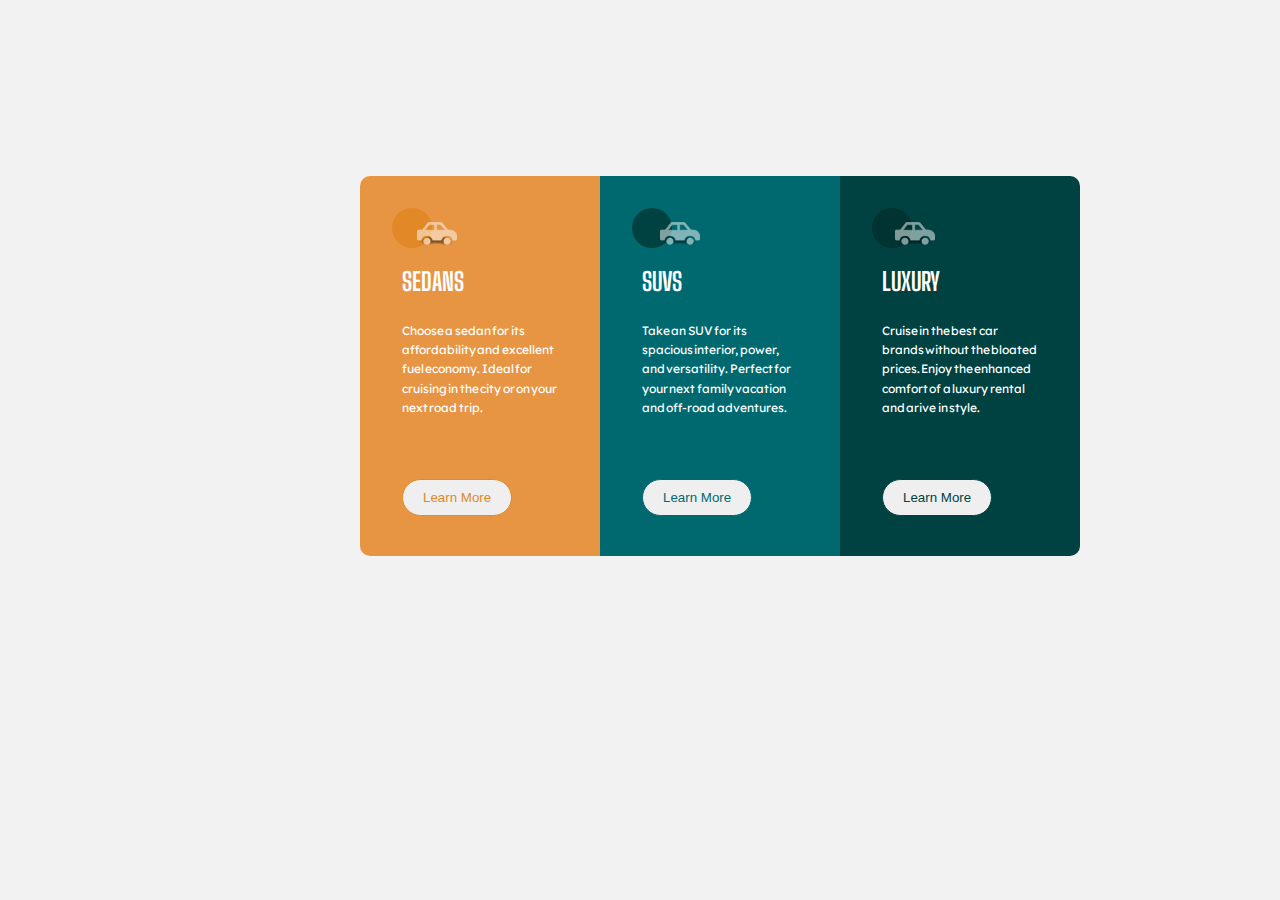
==== index.html @ 3176572a "First commit" ====
<!DOCTYPE html>
<html lang="en">
<head>
    <meta charset="UTF-8">
    <meta http-equiv="X-UA-Compatible" content="IE=edge">
    <meta name="viewport" content="width=device-width, initial-scale=1.0">
    <title>CSS Flexbox</title>
    <link rel="preconnect" href="https://fonts.googleapis.com">
    <link rel="preconnect" href="https://fonts.gstatic.com" crossorigin>
    <link href="https://fonts.googleapis.com/css2?family=Big+Shoulders+Display:wght@100;200;300;400;500;600;700;800;900&family=Lexend+Deca:wght@100;300;400;500;600;700;800;900&display=swap" rel="stylesheet">
    <link rel="stylesheet" href="style.css">
</head>
<body>
    <main class="main-container"> 
        <div class="orange-div">
                <span class="dot"></span>
                <img src="./carr.png" alt="car icon">
                <h3>SEDANS</h3>
                <p>Choose a sedan for its affordability and excellent fuel economy. Ideal for cruising in the city or on your next road trip.</p>
                <button type="button" class="btn"> Learn More </button>
        </div>
        <div class="blue-div">
                <span class="dot"></span>
                <img src="./carr.png" alt="car icon">
                <h3>SUVS</h3>
                <p>Take an SUV for its spacious interior, power, and versatility. Perfect for your next family vacation and off-road adventures.</p>
                <button type="button" class="btn"> Learn More </button>
        </div>
        <div class="green-div">
                <span class="dot"></span>
                <img src="./carr.png" alt="car icon">
                <h3>LUXURY</h3>
                <p>Cruise in the best car brands without the bloated prices. Enjoy the enhanced comfort of a luxury rental and arive in style.</p>
                <button type="button" class="btn"> Learn More </button>
        </div>
    </main>
</body>
</html>
---- style.css ----
* {
    margin: 0;
    padding: 0;
    box-sizing: border-box;
  }

body {
    font-family: 'Roboto Flex', sans-serif;
    font-size: 15px;
    background: #f2f2f2;
    width: 1440px;
    margin: auto;
}

h1, h2, h3, h4, h5, h6 {
    font-family: 'Big Shoulders Display', cursive;
    font-weight: 700;
    margin: 2px 10px;
}

p {
    color: #fff;
    font-size: 12px;
    font-family: 'Lexend Deca', sans-serif;
    font-weight: 400;
    margin: 2px 10px;
    padding: 10px 0;
    line-height: 1.6;
    word-spacing: -1.6px;
}

.main-container {
    width: 50%;
    margin: auto;
    display: flex;
    justify-content: center;
    align-items: center;
    height: 732px;
    position: relative;
    top: 0;
}

.dot {
    height: 40px;
    width: 40px;
    border-radius: 50px;
    display: inline-block;
    background-color: #fff;
}

img {
    width: 40px;
    height: 40px;
}

.orange-div {
    background: #e79542;
    padding: 32px;
    text-align: left;
    height: 380px;
    width: 650px;
    border-top-left-radius:10px;
    border-bottom-left-radius:10px;
}

.orange-div .dot {
    background: #e38826;
}

.orange-div h3 {
    font-size: 25px;
    letter-spacing: 3;
    font-weight: bold;
    padding: 13px 0;
    color: #fff;
}

.orange-div img {
    position: absolute;
    left: 57px;
    top: 205px;
    opacity: 0.5;
}

.blue-div {
    background: #006970;
    padding: 32px;
    text-align: left;
    height: 380px;
    width: 650px;
}

.blue-div .dot {
    background: #004241;
}

.blue-div h3 {
    font-size: 25px;
    letter-spacing: 3;
    font-weight: bold;
    padding: 13px 0;
    color: #fff;
}

.blue-div img {
   position: absolute;
   left: 300px;
   top: 205px;
   opacity: 0.5;
}

.green-div {
    background: #004241;
    padding: 32px;
    text-align: left;
    height: 380px;
    width: 650px;
    border-top-right-radius:10px;
    border-bottom-right-radius:10px;
}

.green-div .dot {
    background: #003332;
}

.green-div h3 {
    font-size: 25px;
    letter-spacing: 3;
    font-weight: bold;
    padding: 13px 0;
    color: #fff;
}
 
.green-div img {
    position: absolute;
    left: 535px;
    top: 205px;
    opacity: 0.5;
}

.btn {
    margin: 50px 10px;
    padding: 10px 20px;
}

.orange-div .btn {
    border: 1px solid #e38826;
    border-radius: 20px;
    color: #e38826;
}

.orange-div .btn:active {
    cursor: pointer;
    background: #e38826;
    border: 1.4px solid #fff;
    color: #fff;
}

.blue-div .btn {
    border: 1px solid #006970;
    border-radius: 20px;
    color: #006970;
}

.blue-div .btn:active {
    cursor: pointer;
    background: #006970;
    border: 1.4px solid #fff;
    color: #fff;
}

.green-div .btn {
    border: 1px solid #004241;
    border-radius: 20px;
    color: #004241;
}   

.green-div .btn:active {
    cursor: pointer;
    background: #004241;
    border: 1.4px solid #fff;
    color: #fff;
}

@media only screen and (max-width: 375px) {
    body {
        width: 375px;
        margin: auto;
    }

    .main-container {
        width: 50%;
        margin: auto;
        margin-top: 220px;
        display: flex;
        flex-direction: column;
        justify-content: center;
        align-items: center;
    }

    .orange-div {
        margin: 0px 20px;
        padding: 10px;
        text-align: left;
        height: 290px;
        width: 280px;
        border-top-left-radius:12px;
        border-bottom-left-radius:0px;
        border-top-right-radius:12px;
    }

    .orange-div img {
        position: absolute;
        left: -3px;
        top: -35px;
        opacity: 0.5;
     }

    .blue-div {
        margin: 0px 20px;
        padding: 10px;
        text-align: left;
        height: 290px;
        width: 280px;
    }

    .blue-div img {
        position: absolute;
        left: -3px;
        top: 248px;
        opacity: 0.5;
     }

    .green-div {
        margin: 0px 20px;
        padding: 10px;
        text-align: left;
        height: 290px;
        width: 280px;
        border-bottom-left-radius:12px;
        border-bottom-right-radius:12px;
        border-top-right-radius:0px;
    }
    
    .green-div img {
        position: absolute;
        left: 0;
        top: 513px;
        opacity: 0.5;
    }

    .dot {
        height: 30px;
        width: 30px;
        margin: 10px 10px;
        border-radius: 50px;
        display: inline-block;
        background-color: #fff;
    }

    .orange-div h3 {
        padding: 4px 0;
    }

    .blue-div h3 {
        padding: 4px 0;
    }

    .green-div h3 {
        padding: 4px 0;
    }

    .btn {
        margin: 27px 10px;
        padding: 8px 15px;
    }

    .blue-div .btn {
        margin: 10px 10px;
    }

    .green-div .btn {
        margin: 10px 10px;
    }
}

@media only screen and (max-width: 430px) {
    body {
        width: 375px;
        margin: auto;
    }

    .main-container {
        width: 50%;
        height: 460px;
        margin: 250px 90px;
        display: flex;
        flex-direction: column;
        justify-content: center;
        align-items: center;
    }

    .orange-div {
        margin: 0px 20px;
        padding: 10px;
        text-align: left;
        height: 290px;
        width: 280px;
        border-top-left-radius:12px;
        border-bottom-left-radius:0px;
        border-top-right-radius:12px;
    }

    .orange-div img {
        position: absolute;
        left: -3px;
        top: -170px;
        opacity: 0.5;
     }

    .blue-div {
        margin: 0px 20px;
        padding: 10px;
        text-align: left;
        height: 290px;
        width: 280px;
    }

    .blue-div img {
        position: absolute;
        left: -3px;
        top: 113px;
        opacity: 0.5;
     }

    .green-div {
        margin: 0px 20px;
        padding: 10px;
        text-align: left;
        height: 290px;
        width: 280px;
        border-bottom-left-radius:12px;
        border-bottom-right-radius:12px;
        border-top-right-radius:0px;
    }
    
    .green-div img {
        position: absolute;
        left: 0;
        top: 380px;
        opacity: 0.5;
    }

    .dot {
        height: 30px;
        width: 30px;
        margin: 10px 10px;
        border-radius: 50px;
        display: inline-block;
        background-color: #fff;
    }

    .orange-div h3 {
        padding: 4px 0;
    }

    .blue-div h3 {
        padding: 4px 0;
    }

    .green-div h3 {
        padding: 4px 0;
    }

    .btn {
        margin: 27px 10px;
        padding: 8px 15px;
    }

    .blue-div .btn {
        margin: 10px 10px;
    }

    .green-div .btn {
        margin: 10px 10px;
    }
}
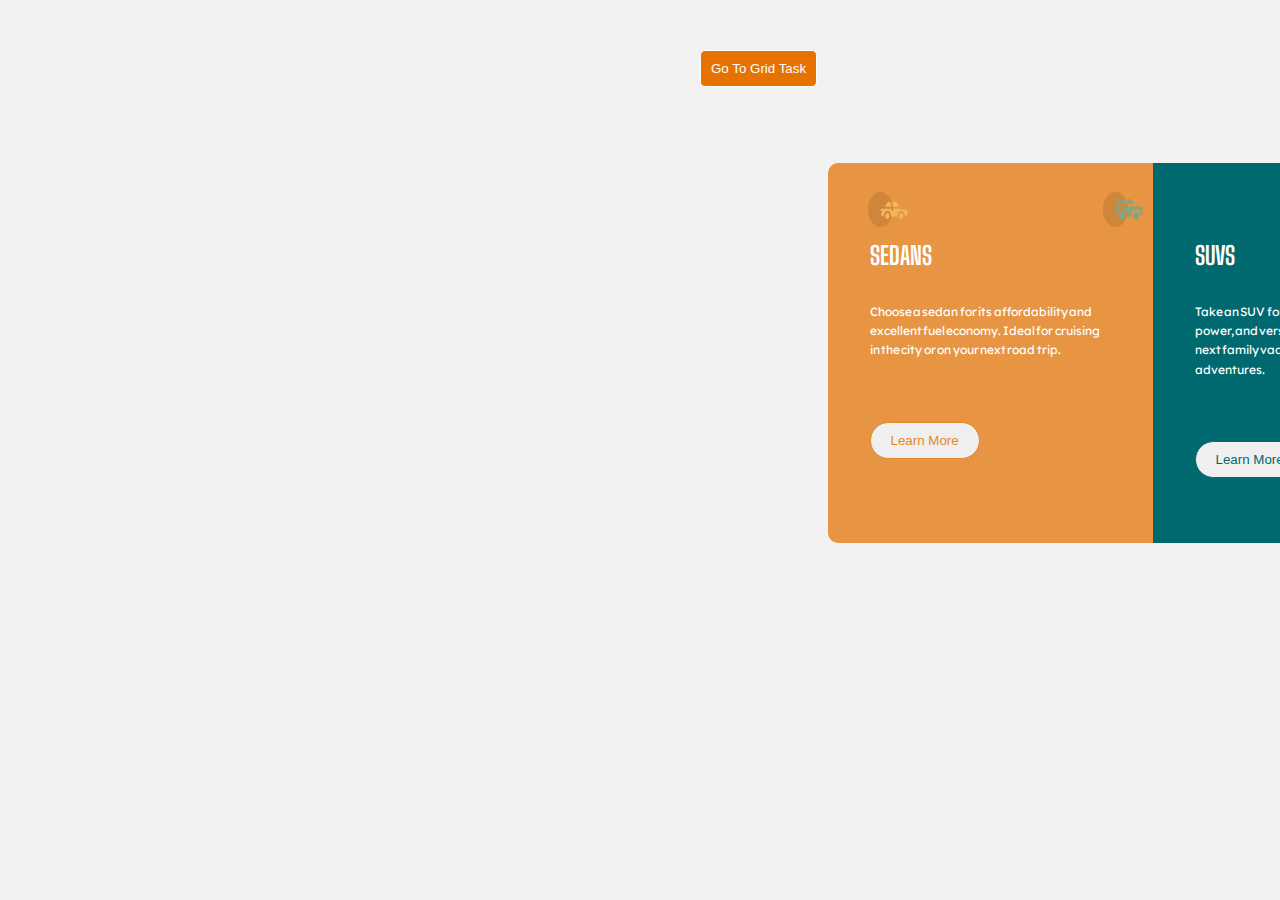
==== commit 78c6aa69: "Into a new repository" ====
--- a/index.html
+++ b/index.html
@@ -1,38 +1,51 @@
 <!DOCTYPE html>
 <html lang="en">
+
 <head>
-    <meta charset="UTF-8">
-    <meta http-equiv="X-UA-Compatible" content="IE=edge">
-    <meta name="viewport" content="width=device-width, initial-scale=1.0">
-    <title>CSS Flexbox</title>
-    <link rel="preconnect" href="https://fonts.googleapis.com">
-    <link rel="preconnect" href="https://fonts.gstatic.com" crossorigin>
-    <link href="https://fonts.googleapis.com/css2?family=Big+Shoulders+Display:wght@100;200;300;400;500;600;700;800;900&family=Lexend+Deca:wght@100;300;400;500;600;700;800;900&display=swap" rel="stylesheet">
-    <link rel="stylesheet" href="style.css">
+  <meta charset="UTF-8">
+  <meta http-equiv="X-UA-Compatible" content="IE=edge">
+  <meta name="viewport" content="width=device-width, initial-scale=1.0">
+  <title>CSS Flexbox</title>
+  <link rel="preconnect" href="https://fonts.googleapis.com">
+  <link rel="preconnect" href="https://fonts.gstatic.com" crossorigin>
+  <link
+    href="https://fonts.googleapis.com/css2?family=Big+Shoulders+Display:wght@100;200;300;400;500;600;700;800;900&family=Lexend+Deca:wght@100;300;400;500;600;700;800;900&display=swap"
+    rel="stylesheet">
+  <link rel="stylesheet" href="style.css">
 </head>
+
 <body>
-    <main class="main-container"> 
-        <div class="orange-div">
-                <span class="dot"></span>
-                <img src="./carr.png" alt="car icon">
-                <h3>SEDANS</h3>
-                <p>Choose a sedan for its affordability and excellent fuel economy. Ideal for cruising in the city or on your next road trip.</p>
-                <button type="button" class="btn"> Learn More </button>
-        </div>
-        <div class="blue-div">
-                <span class="dot"></span>
-                <img src="./carr.png" alt="car icon">
-                <h3>SUVS</h3>
-                <p>Take an SUV for its spacious interior, power, and versatility. Perfect for your next family vacation and off-road adventures.</p>
-                <button type="button" class="btn"> Learn More </button>
-        </div>
-        <div class="green-div">
-                <span class="dot"></span>
-                <img src="./carr.png" alt="car icon">
-                <h3>LUXURY</h3>
-                <p>Cruise in the best car brands without the bloated prices. Enjoy the enhanced comfort of a luxury rental and arive in style.</p>
-                <button type="button" class="btn"> Learn More </button>
-        </div>
+  <div class="div-body">
+<!--     <div class="button-div"> -->
+      <a href="./grid.html"><button type="button" id="button">Go To Grid Task</button></a>
+<!--     </div> -->
+    <main class="main-container">
+      <div class="orange-div">
+        <!-- <span class="dot"></span> -->
+        <img src="./icon-sedans.svg" alt="car icon">
+        <h3>SEDANS</h3>
+        <p>Choose a sedan for its affordability and excellent fuel economy. Ideal for cruising in the city or on your
+          next road trip.</p>
+        <a href="./grid.html"><button type="button" class="btn"> Learn More </button></a>
+      </div>
+      <div class="blue-div">
+        <!-- <span class="dot"></span> -->
+        <img src="./icon-suvs.svg" alt="car icon">
+        <h3>SUVS</h3>
+        <p>Take an SUV for its spacious interior, power, and versatility. Perfect for your next family vacation and
+          off-road adventures.</p>
+        <a href="./grid.html"><button type="button" class="btn"> Learn More </button></a>
+      </div>
+      <div class="green-div">
+        <!-- <span class="dot"></span> -->
+        <img src="./icon-sedans.svg" alt="car icon">
+        <h3>LUXURY</h3>
+        <p>Cruise in the best car brands without the bloated prices. Enjoy the enhanced comfort of a luxury rental and
+          arive in style.</p>
+        <a href="./grid.html"><button type="button" class="btn"> Learn More </button></a>
+      </div>
     </main>
+  </div>
 </body>
+
 </html>--- a/style.css
+++ b/style.css
@@ -27,6 +27,12 @@
     padding: 10px 0;
     line-height: 1.6;
     word-spacing: -1.6px;
+}
+
+.div-body {
+  position: absolute;
+  top:0;
+  left: 340px;
 }
 
 .main-container {
@@ -37,20 +43,26 @@
     align-items: center;
     height: 732px;
     position: relative;
-    top: 0;
-}
-
-.dot {
-    height: 40px;
-    width: 40px;
-    border-radius: 50px;
-    display: inline-block;
-    background-color: #fff;
+    top: -100px;
 }
 
 img {
     width: 40px;
-    height: 40px;
+    height: 35px;
+}
+
+.grid-task {
+    text-align: center;
+    justify-content: center;
+}
+
+#button {
+    background: #e67300;
+    border: 1px solid #fff;
+    border-radius: 5px;
+    margin: 50px 360px 0px;
+    padding: 10px;
+    color: #fff
 }
 
 .orange-div {
@@ -63,21 +75,18 @@
     border-bottom-left-radius:10px;
 }
 
-.orange-div .dot {
-    background: #e38826;
-}
-
 .orange-div h3 {
     font-size: 25px;
     letter-spacing: 3;
     font-weight: bold;
-    padding: 13px 0;
+    margin-top: 20px;
+    padding: 25px 0 20px;
     color: #fff;
 }
 
 .orange-div img {
     position: absolute;
-    left: 57px;
+    left: 40px;
     top: 205px;
     opacity: 0.5;
 }
@@ -90,21 +99,18 @@
     width: 650px;
 }
 
-.blue-div .dot {
-    background: #004241;
-}
-
 .blue-div h3 {
     font-size: 25px;
     letter-spacing: 3;
     font-weight: bold;
-    padding: 13px 0;
+    margin-top: 20px;
+    padding: 25px 0 20px;
     color: #fff;
 }
 
 .blue-div img {
    position: absolute;
-   left: 300px;
+   left: 275px;
    top: 205px;
    opacity: 0.5;
 }
@@ -119,21 +125,18 @@
     border-bottom-right-radius:10px;
 }
 
-.green-div .dot {
-    background: #003332;
-}
-
 .green-div h3 {
     font-size: 25px;
     letter-spacing: 3;
     font-weight: bold;
-    padding: 13px 0;
+    margin-top: 20px;
+    padding: 25px 0 20px;
     color: #fff;
 }
  
 .green-div img {
     position: absolute;
-    left: 535px;
+    left: 515px;
     top: 205px;
     opacity: 0.5;
 }
@@ -185,89 +188,117 @@
 @media only screen and (max-width: 375px) {
     body {
         width: 375px;
+        /* margin: auto; */
+        /* height: auto; */
+    }
+
+    .main-container {
+        width: 100%;
         margin: auto;
-    }
-
-    .main-container {
-        width: 50%;
-        margin: auto;
-        margin-top: 220px;
         display: flex;
-        flex-direction: column;
         justify-content: center;
         align-items: center;
     }
 
+    .grid-task {
+        text-align: center;
+        justify-content: center;
+        position: absolute;
+        top: 0;
+        left: -410px
+    }
+
+    header button {
+        left: 20px; 
+    }
+
     .orange-div {
-        margin: 0px 20px;
-        padding: 10px;
+        width: 100%;
+        margin-left: 90px;
+        padding: 20px;
         text-align: left;
-        height: 290px;
-        width: 280px;
-        border-top-left-radius:12px;
-        border-bottom-left-radius:0px;
-        border-top-right-radius:12px;
+        height: 390px;
+        border-top-left-radius:10px;
+        border-bottom-left-radius:10px;
     }
 
     .orange-div img {
         position: absolute;
-        left: -3px;
-        top: -35px;
-        opacity: 0.5;
-     }
+        left: 45px;
+        top: 190px;
+        width: 35px;
+        height: 30px;
+    }
+
+    .orange-div h3 {
+        margin: 40px 0 10px -15px;
+        padding: 3px 14px;
+    }
+
+    .orange-div p {
+        margin: 0px 20px 0px 2px;
+        line-height: 14px;
+    }
+
+    .blue-div p {
+        margin: 0px 10px 0px -12px;
+        line-height: 15px;
+    }
+
+    .orange-div .btn {
+        margin: 50px 0;
+        padding: 6px;
+    }
 
     .blue-div {
-        margin: 0px 20px;
-        padding: 10px;
-        text-align: left;
-        height: 290px;
-        width: 280px;
+        height: 390px;
     }
 
     .blue-div img {
         position: absolute;
-        left: -3px;
-        top: 248px;
-        opacity: 0.5;
-     }
-
-    .green-div {
-        margin: 0px 20px;
-        padding: 10px;
-        text-align: left;
-        height: 290px;
-        width: 280px;
-        border-bottom-left-radius:12px;
-        border-bottom-right-radius:12px;
-        border-top-right-radius:0px;
+        left: 180px;
+        top: 190px;
+        width: 35px;
+        height: 30px;
+    }
+
+    .blue-div h3 {
+        padding: 4px 10px 0 12px;
+        margin: 25px 0 10px -20px;
+        padding: 3px 14px;
+    }
+
+    .blue-div p {
+        margin: 0px 17px 0px -5px;
+        line-height: 15px;
+    }
+
+    .blue-div .btn {
+        margin: 25px -10px;
+        padding: 6px;
+    }
+
+    .green-div { 
+        height: 390px;
+        margin-right: 20px;
     }
     
     .green-div img {
         position: absolute;
-        left: 0;
-        top: 513px;
-        opacity: 0.5;
-    }
-
-    .dot {
-        height: 30px;
-        width: 30px;
-        margin: 10px 10px;
-        border-radius: 50px;
-        display: inline-block;
-        background-color: #fff;
-    }
-
-    .orange-div h3 {
-        padding: 4px 0;
-    }
-
-    .blue-div h3 {
-        padding: 4px 0;
+        left: 320px;
+        top: 190px;
     }
 
     .green-div h3 {
-        padding: 4px 0;
+        margin: 3px 0 0px -3px;
+        padding: -34px -13px;
+        margin: 25px 0 10px -20px;
+        padding: 3px 14px;
+    }
+
+    .green-div p {
+        margin: 0px 10px 0px -5px;
+        line-height: 15px;
     }
 
     .btn {
@@ -275,113 +306,9 @@
         padding: 8px 15px;
     }
 
-    .blue-div .btn {
-        margin: 10px 10px;
-    }
-
     .green-div .btn {
-        margin: 10px 10px;
-    }
-}
-
-@media only screen and (max-width: 430px) {
-    body {
-        width: 375px;
-        margin: auto;
-    }
-
-    .main-container {
-        width: 50%;
-        height: 460px;
-        margin: 250px 90px;
-        display: flex;
-        flex-direction: column;
-        justify-content: center;
-        align-items: center;
-    }
-
-    .orange-div {
-        margin: 0px 20px;
-        padding: 10px;
-        text-align: left;
-        height: 290px;
-        width: 280px;
-        border-top-left-radius:12px;
-        border-bottom-left-radius:0px;
-        border-top-right-radius:12px;
-    }
-
-    .orange-div img {
-        position: absolute;
-        left: -3px;
-        top: -170px;
-        opacity: 0.5;
-     }
-
-    .blue-div {
-        margin: 0px 20px;
-        padding: 10px;
-        text-align: left;
-        height: 290px;
-        width: 280px;
-    }
-
-    .blue-div img {
-        position: absolute;
-        left: -3px;
-        top: 113px;
-        opacity: 0.5;
-     }
-
-    .green-div {
-        margin: 0px 20px;
-        padding: 10px;
-        text-align: left;
-        height: 290px;
-        width: 280px;
-        border-bottom-left-radius:12px;
-        border-bottom-right-radius:12px;
-        border-top-right-radius:0px;
-    }
-    
-    .green-div img {
-        position: absolute;
-        left: 0;
-        top: 380px;
-        opacity: 0.5;
-    }
-
-    .dot {
-        height: 30px;
-        width: 30px;
-        margin: 10px 10px;
-        border-radius: 50px;
-        display: inline-block;
-        background-color: #fff;
-    }
-
-    .orange-div h3 {
-        padding: 4px 0;
-    }
-
-    .blue-div h3 {
-        padding: 4px 0;
-    }
-
-    .green-div h3 {
-        padding: 4px 0;
-    }
-
-    .btn {
-        margin: 27px 10px;
-        padding: 8px 15px;
-    }
-
-    .blue-div .btn {
-        margin: 10px 10px;
-    }
-
-    .green-div .btn {
-        margin: 10px 10px;
-    }
-}+        margin: 10px -10px;
+        padding: 6px;
+    }
+}
+
